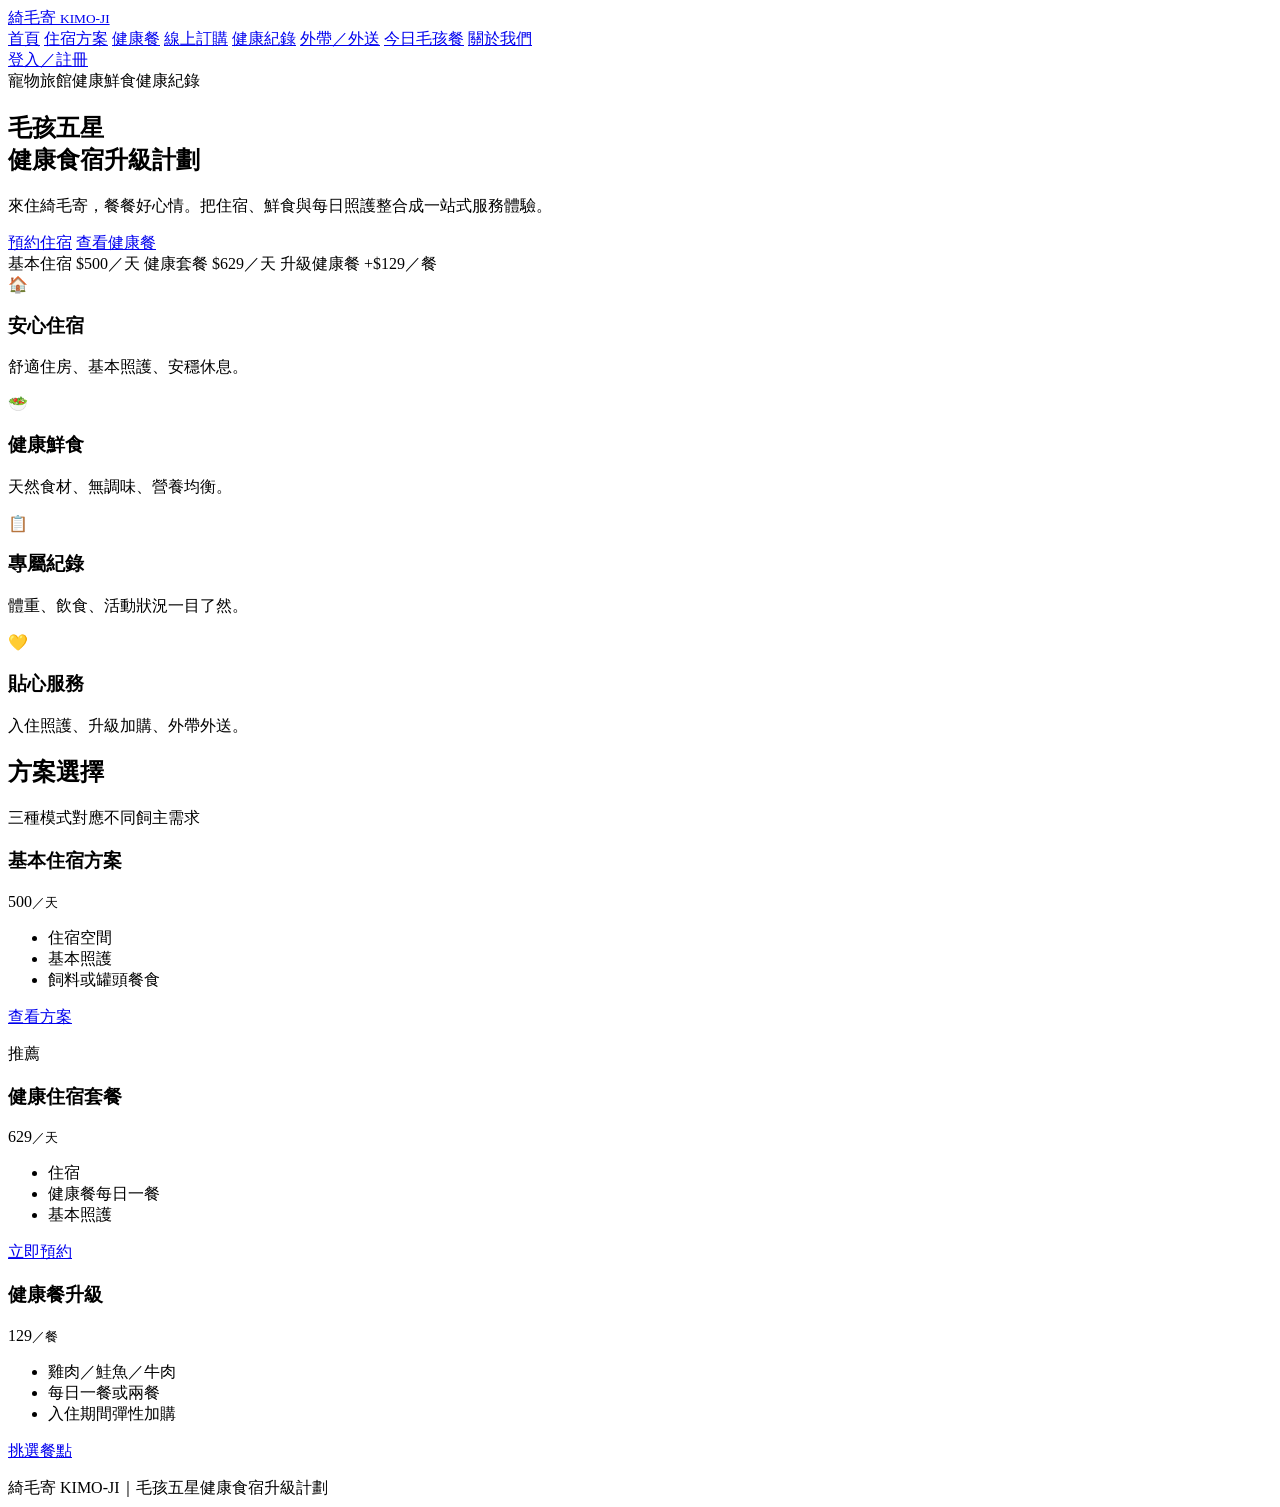
==== index.html @ 0a357eda "Add files via upload" ====
<!DOCTYPE html>
<html lang="zh-Hant">
<head>
  <meta charset="UTF-8">
  <meta name="viewport" content="width=device-width, initial-scale=1.0">
  <title>綺毛寄 KIMO-JI｜首頁</title>
  <link rel="preconnect" href="https://fonts.googleapis.com">
  <link rel="preconnect" href="https://fonts.gstatic.com" crossorigin>
  <link href="https://fonts.googleapis.com/css2?family=Noto+Sans+TC:wght@400;500;700;800&display=swap" rel="stylesheet">
  <link rel="stylesheet" href="assets/css/style.css">
</head>
<body>
<header>
  <div class="container navbar">
    <a class="brand" href="index.html">
      <div class="logo" aria-hidden="true"></div>
      <div>
        綺毛寄
        <small>KIMO-JI</small>
      </div>
    </a>
    <nav>
      <a href="index.html">首頁</a>
      <a href="plans.html">住宿方案</a>
      <a href="menu.html">健康餐</a>
      <a href="order.html">線上訂購</a>
      <a href="records.html">健康紀錄</a>
      <a href="takeaway.html">外帶／外送</a>
      <a href="social.html">今日毛孩餐</a>
      <a href="about.html">關於我們</a>
    </nav>
    <a class="btn secondary" href="order.html">登入／註冊</a>
  </div>
</header>
 
<main class="page">
  <div class="container">
    <section class="hero">
      <div>
        <div class="badge-row"><span class="badge">寵物旅館</span><span class="badge">健康鮮食</span><span class="badge">健康紀錄</span></div>
        <h1>毛孩五星<br>健康食宿升級計劃</h1>
        <p>來住綺毛寄，餐餐好心情。把住宿、鮮食與每日照護整合成一站式服務體驗。</p>
        <div class="hero-actions">
          <a class="btn" href="order.html">預約住宿</a>
          <a class="btn secondary" href="menu.html">查看健康餐</a>
        </div>
        <div class="badge-row">
          <span class="badge">基本住宿 $500／天</span>
          <span class="badge">健康套餐 $629／天</span>
          <span class="badge">升級健康餐 +$129／餐</span>
        </div>
      </div>
      <div class="hero-visual">
        <div class="pet-circle"></div>
        <div class="bowl"></div>
      </div>
    </section>

    <section class="section grid grid-4">
      <article class="card"><div class="icon">🏠</div><h3>安心住宿</h3><p class="muted">舒適住房、基本照護、安穩休息。</p></article>
      <article class="card"><div class="icon">🥗</div><h3>健康鮮食</h3><p class="muted">天然食材、無調味、營養均衡。</p></article>
      <article class="card"><div class="icon">📋</div><h3>專屬紀錄</h3><p class="muted">體重、飲食、活動狀況一目了然。</p></article>
      <article class="card"><div class="icon">💛</div><h3>貼心服務</h3><p class="muted">入住照護、升級加購、外帶外送。</p></article>
    </section>

    <section class="section">
      <div class="section-title"><h2>方案選擇</h2><p>三種模式對應不同飼主需求</p></div>
      <div class="grid grid-3">
        <article class="card"><h3>基本住宿方案</h3><div class="price">500<small>／天</small></div><ul class="feature-list"><li>住宿空間</li><li>基本照護</li><li>飼料或罐頭餐食</li></ul><p><a class="btn" href="plans.html">查看方案</a></p></article>
        <article class="card"><span class="tag">推薦</span><h3>健康住宿套餐</h3><div class="price">629<small>／天</small></div><ul class="feature-list"><li>住宿</li><li>健康餐每日一餐</li><li>基本照護</li></ul><p><a class="btn" href="plans.html">立即預約</a></p></article>
        <article class="card"><h3>健康餐升級</h3><div class="price">129<small>／餐</small></div><ul class="feature-list"><li>雞肉／鮭魚／牛肉</li><li>每日一餐或兩餐</li><li>入住期間彈性加購</li></ul><p><a class="btn" href="menu.html">挑選餐點</a></p></article>
      </div>
    </section>
  </div>
</main>
<footer class="footer container small">
  <div>綺毛寄 KIMO-JI｜毛孩五星健康食宿升級計劃</div>
</footer>
</body>
</html>
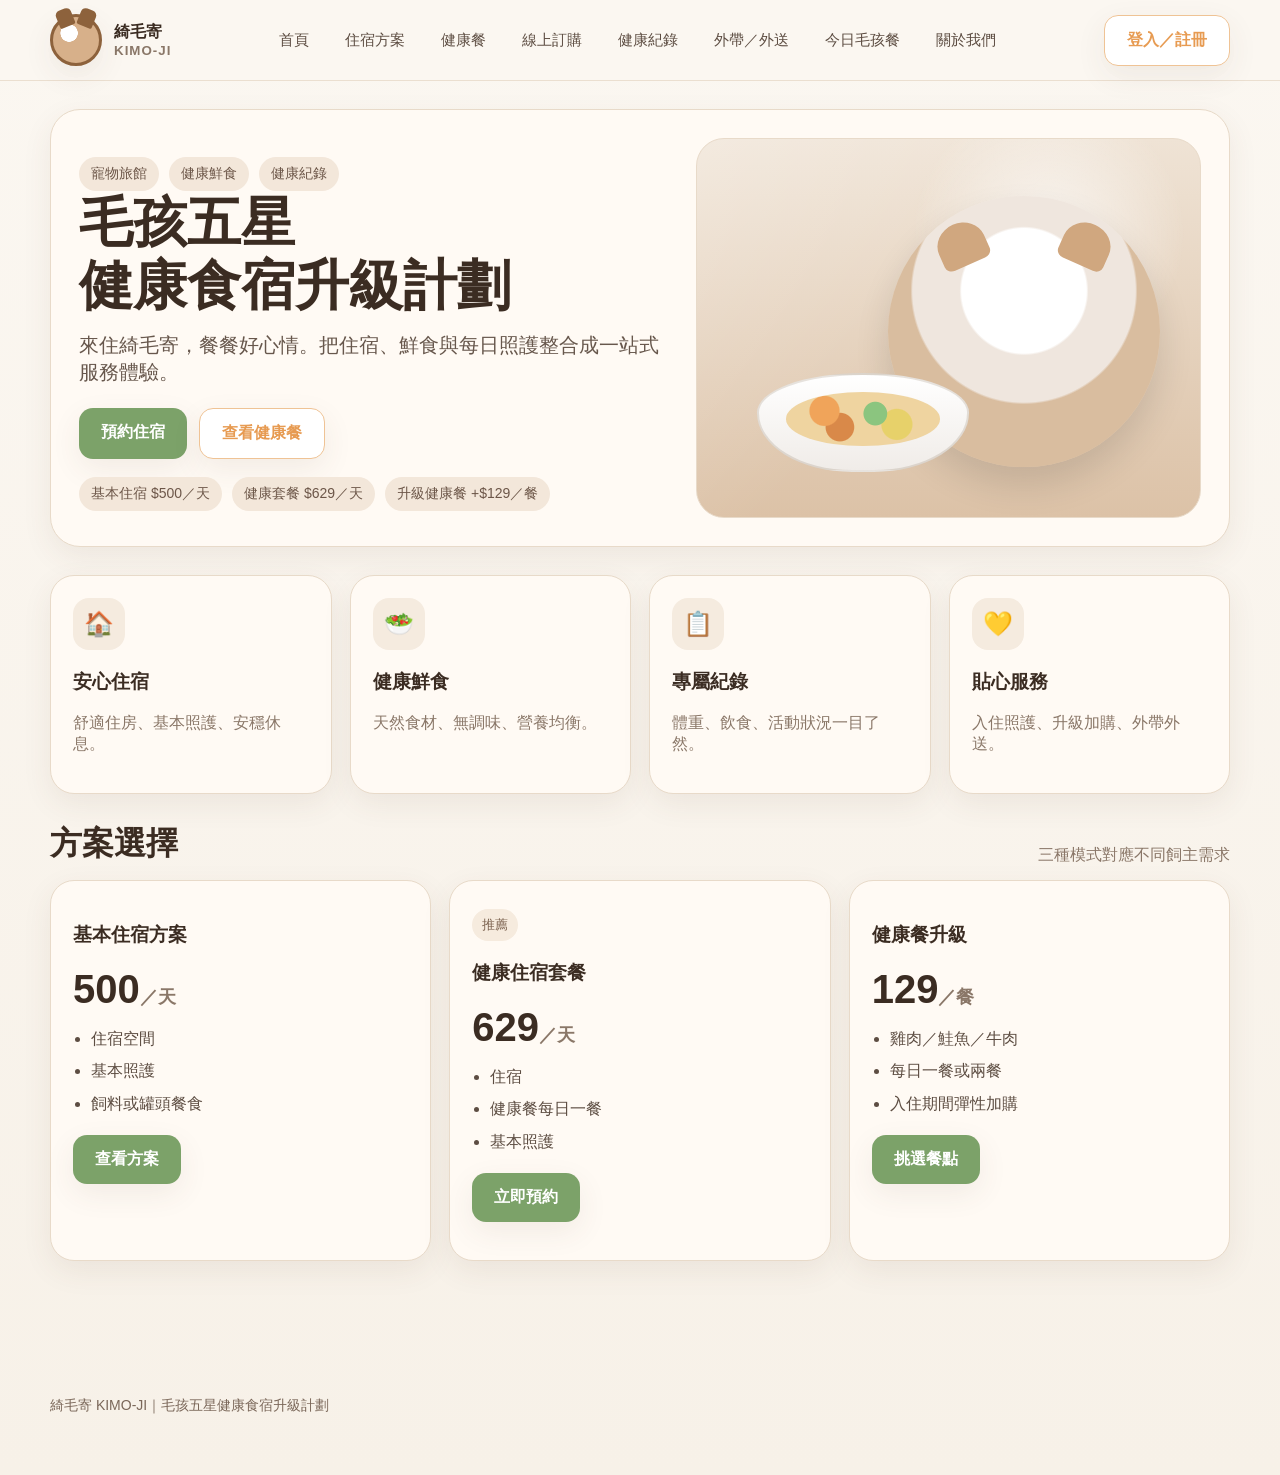
==== commit 82657624: "Update index.html" ====
--- a/index.html
+++ b/index.html
@@ -7,7 +7,7 @@
   <link rel="preconnect" href="https://fonts.googleapis.com">
   <link rel="preconnect" href="https://fonts.gstatic.com" crossorigin>
   <link href="https://fonts.googleapis.com/css2?family=Noto+Sans+TC:wght@400;500;700;800&display=swap" rel="stylesheet">
-  <link rel="stylesheet" href="assets/css/style.css">
+  <link rel="stylesheet" href="./style.css">
 </head>
 <body>
 <header>
--- a/style.css
+++ b/style.css
@@ -0,0 +1,104 @@
+:root{
+  --bg:#f7f1e8;
+  --card:#fffaf4;
+  --line:#e8dac9;
+  --text:#3b2c22;
+  --muted:#8a7768;
+  --primary:#7ca269;
+  --primary-dark:#658553;
+  --accent:#e79b52;
+  --shadow:0 10px 30px rgba(90,65,45,.08);
+  --radius:22px;
+}
+*{box-sizing:border-box}
+body{
+  margin:0;
+  font-family:"Noto Sans TC","Microsoft JhengHei",sans-serif;
+  color:var(--text);
+  background:linear-gradient(180deg,#fbf7f1 0%,var(--bg) 100%);
+}
+a{color:inherit;text-decoration:none}
+img{max-width:100%;display:block}
+.container{width:min(1180px,calc(100% - 32px));margin:0 auto}
+header{
+  position:sticky;top:0;z-index:20;
+  backdrop-filter: blur(10px);
+  background:rgba(251,247,241,.84);
+  border-bottom:1px solid rgba(232,218,201,.8);
+}
+.navbar{display:flex;align-items:center;justify-content:space-between;padding:14px 0;gap:18px}
+.brand{display:flex;align-items:center;gap:12px;font-weight:800}
+.logo{
+  width:52px;height:52px;border-radius:50%;
+  background:radial-gradient(circle at 35% 35%,#fff 0 20%,#d7b08a 21% 100%);
+  border:3px solid #8d623c; position:relative; box-shadow:var(--shadow);
+}
+.logo:before,.logo:after{content:"";position:absolute;top:-8px;width:16px;height:18px;background:#8d623c;border-radius:5px 5px 2px 2px}
+.logo:before{left:4px;transform:rotate(-22deg)}
+.logo:after{right:4px;transform:rotate(22deg)}
+.brand small{display:block;color:var(--muted);font-weight:700;letter-spacing:1px}
+nav{display:flex;flex-wrap:wrap;gap:8px}
+nav a{padding:10px 14px;border-radius:999px;color:#5d4d42;font-size:15px}
+nav a.active, nav a:hover{background:#efe3d5;color:#3d2d22}
+.btn{display:inline-block;background:var(--primary);color:#fff;padding:14px 22px;border-radius:14px;font-weight:700;box-shadow:var(--shadow)}
+.btn:hover{background:var(--primary-dark)}
+.btn.secondary{background:#fff;color:var(--accent);border:1px solid #efc395}
+.page{padding:28px 0 60px}
+.hero{display:grid;grid-template-columns:1.08fr .92fr;gap:24px;align-items:center;padding:28px;border-radius:30px;background:var(--card);box-shadow:var(--shadow);border:1px solid var(--line)}
+.hero h1{font-size:54px;line-height:1.15;margin:0 0 16px}
+.hero p{font-size:20px;color:#67574c;margin:0 0 22px}
+.hero-actions{display:flex;flex-wrap:wrap;gap:12px;margin-bottom:18px}
+.badge-row{display:flex;flex-wrap:wrap;gap:10px;margin-top:12px}
+.badge{padding:8px 12px;border-radius:999px;background:#f3e7da;color:#6c5648;font-size:14px}
+.hero-visual,.photo-card{border-radius:28px;overflow:hidden;border:1px solid var(--line);background:linear-gradient(180deg,#efe3d5,#dcc2a7);min-height:380px;position:relative}
+.hero-visual:before{content:"";position:absolute;inset:0;background:radial-gradient(circle at 70% 25%,rgba(255,255,255,.7),transparent 30%),linear-gradient(135deg,rgba(255,255,255,.25),transparent 50%)}
+.pet-circle{position:absolute;right:8%;top:15%;width:54%;aspect-ratio:1;border-radius:50%;background:radial-gradient(circle at 50% 35%,#fff 0 28%,#efe6de 29% 50%,#d9bd9f 51% 100%);box-shadow:0 18px 35px rgba(0,0,0,.12)}
+.pet-circle:before,.pet-circle:after{content:"";position:absolute;top:10%;width:18%;height:16%;background:#d0a77f;border-radius:60% 60% 20% 20%}
+.pet-circle:before{left:18%;transform:rotate(-24deg)}
+.pet-circle:after{right:18%;transform:rotate(24deg)}
+.bowl{position:absolute;left:12%;bottom:12%;width:42%;height:26%;background:linear-gradient(180deg,#fff,#f0ece8);border-radius:50% 50% 45% 45%/40% 40% 60% 60%;border:2px solid rgba(125,102,72,.18)}
+.bowl:before{content:"";position:absolute;inset:18% 13% 25%;border-radius:50%;background:radial-gradient(circle at 25% 35%,#f0a45a 0 12%,transparent 13%),radial-gradient(circle at 58% 40%,#8bc57f 0 12%,transparent 13%),radial-gradient(circle at 72% 60%,#e7d16a 0 13%,transparent 14%),radial-gradient(circle at 35% 65%,#d98949 0 13%,transparent 14%),#efd4a0}
+.section{margin-top:28px}
+.section-title{display:flex;align-items:end;justify-content:space-between;gap:16px;margin-bottom:14px}
+.section-title h2{margin:0;font-size:32px}
+.section-title p{margin:0;color:var(--muted)}
+.grid{display:grid;gap:18px}
+.grid-3{grid-template-columns:repeat(3,1fr)}
+.grid-4{grid-template-columns:repeat(4,1fr)}
+.grid-2{grid-template-columns:repeat(2,1fr)}
+.card{background:var(--card);border:1px solid var(--line);border-radius:24px;padding:22px;box-shadow:var(--shadow)}
+.icon{width:52px;height:52px;border-radius:16px;background:#f5ebdf;display:grid;place-items:center;font-size:24px;margin-bottom:12px}
+.muted{color:var(--muted)}
+.price{font-size:40px;font-weight:800;margin:10px 0 12px}
+.price small{font-size:18px;color:var(--muted)}
+.feature-list{padding-left:18px;margin:0;line-height:1.9;color:#5d4d42}
+.feature-list li{margin-bottom:2px}
+.tag{display:inline-block;padding:7px 10px;border-radius:999px;font-size:13px;background:#f6ebde;color:#7a604d;margin:6px 6px 0 0}
+.menu-card{display:grid;grid-template-columns:140px 1fr;gap:18px;align-items:center}
+.food-thumb{height:120px;border-radius:18px;background:radial-gradient(circle at 35% 35%,#fff 0 8%,#f2efe8 9% 25%,transparent 26%),linear-gradient(180deg,#d2b594,#c2a07a);position:relative;overflow:hidden;border:1px solid var(--line)}
+.food-thumb:before{content:"";position:absolute;inset:16px;border-radius:50%;background:radial-gradient(circle at 30% 35%,#f0a65a 0 10%,transparent 11%),radial-gradient(circle at 60% 36%,#81c46e 0 11%,transparent 12%),radial-gradient(circle at 47% 60%,#e5cd6a 0 10%,transparent 11%),radial-gradient(circle at 72% 58%,#d67d46 0 11%,transparent 12%),#f2d7aa}
+.steps{display:flex;justify-content:space-between;gap:12px;counter-reset:item;padding:0;margin:0;list-style:none}
+.steps li{flex:1;text-align:center;color:var(--muted);position:relative;padding-top:52px}
+.steps li:before{counter-increment:item;content:counter(item);position:absolute;top:0;left:50%;transform:translateX(-50%);width:34px;height:34px;border-radius:50%;display:grid;place-items:center;background:#e9ddcf;color:#6d5a4b;font-weight:700}
+.steps li:after{content:"";position:absolute;top:16px;left:58%;width:84%;height:2px;background:#eadacb}
+.steps li:last-child:after{display:none}
+.calendar{display:grid;grid-template-columns:repeat(7,1fr);gap:8px;font-size:14px;margin-top:14px}
+.calendar span{padding:10px 0;background:#fff;border:1px solid var(--line);border-radius:12px;text-align:center}
+.calendar .on{background:#e7f1df;border-color:#b6d2a4;color:#567144;font-weight:700}
+.stats{display:grid;grid-template-columns:1fr 1fr 1fr;gap:14px;margin-top:16px}
+.stat{padding:16px;border-radius:18px;background:#fff;border:1px solid var(--line);text-align:center}
+.chart{height:220px;border-radius:20px;background:linear-gradient(180deg,#fff,#f7f0e6);border:1px solid var(--line);position:relative;overflow:hidden}
+.chart svg{position:absolute;inset:0;width:100%;height:100%}
+.social-post{overflow:hidden;padding:0}
+.social-post .img{height:180px;background:linear-gradient(135deg,#d8b28a,#c99d72);position:relative}
+.social-post .img:before{content:"🐶";position:absolute;inset:0;display:grid;place-items:center;font-size:72px;opacity:.85}
+.social-post .body{padding:18px}
+.footer{margin-top:48px;padding:28px 0 60px;color:#7a6759}
+.small{font-size:14px}
+.notice{padding:16px 18px;background:#fff2e3;border:1px solid #f2d2a8;border-radius:18px;color:#8b6338}
+@media (max-width: 980px){
+  .hero,.grid-4,.grid-3,.grid-2,.menu-card{grid-template-columns:1fr}
+  .hero h1{font-size:40px}
+  nav{display:none}
+  .stats{grid-template-columns:1fr}
+}
